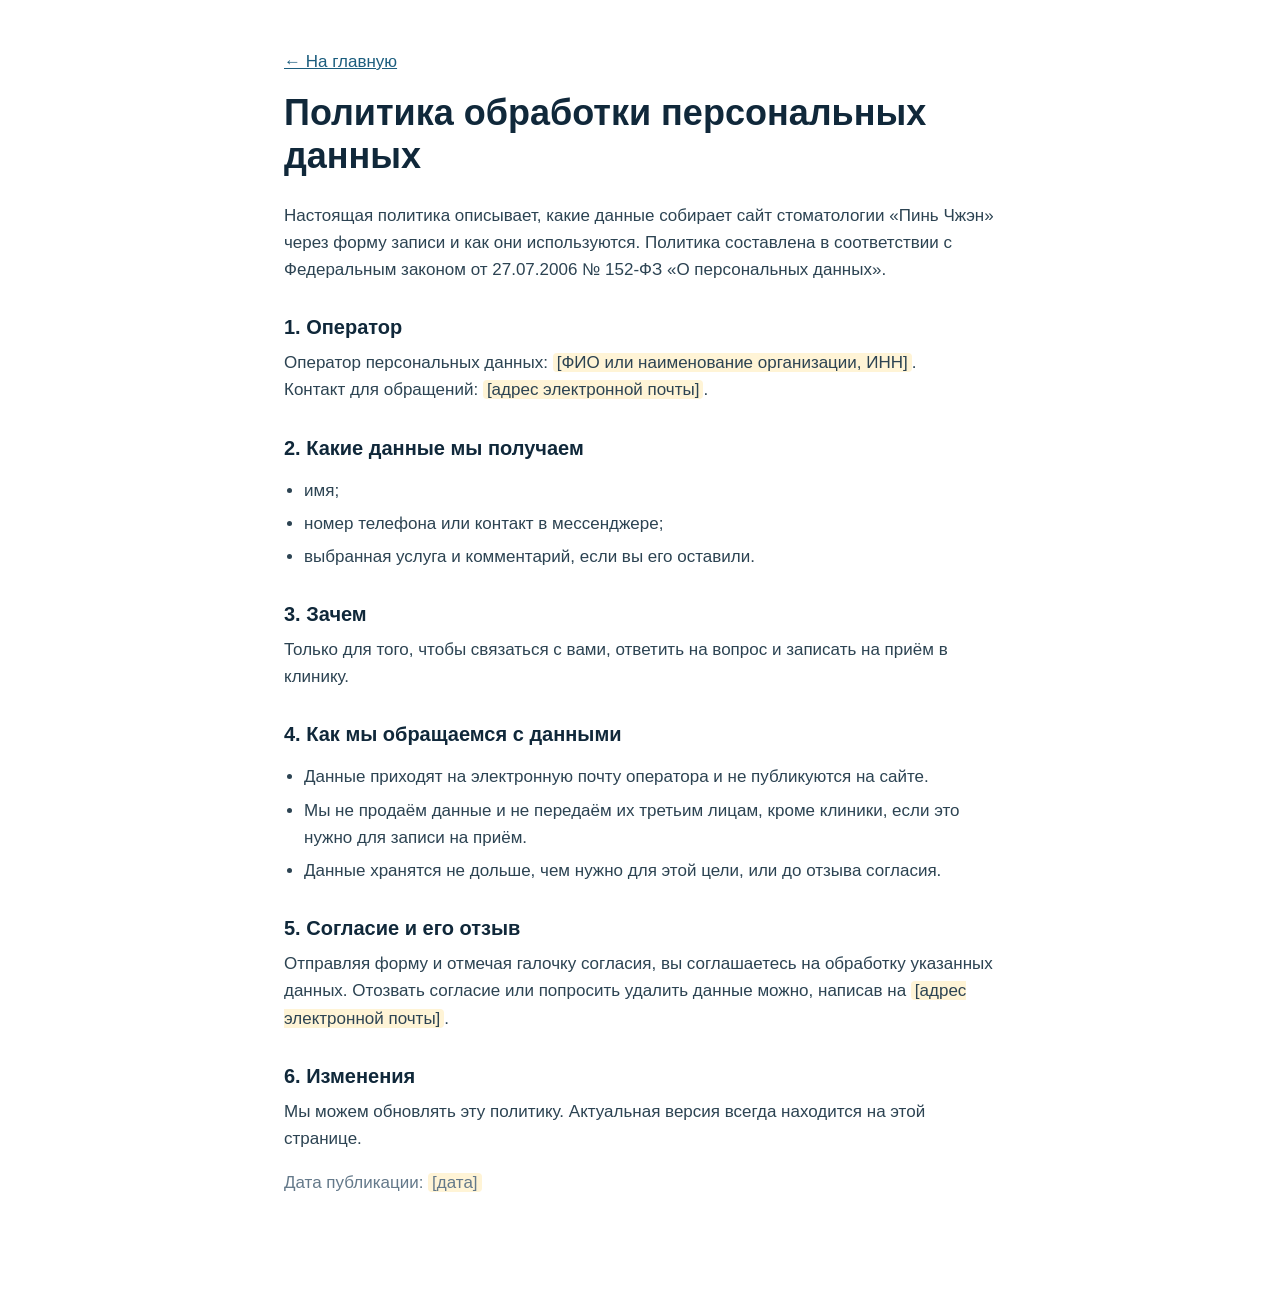
==== policy.html @ 19f09e4e "Add bilingual landing page for Pin Zheng dental clinic Static RU/ZH one-page site: about, services a" ====
<!doctype html>
<html lang="ru">
<head>
  <meta charset="utf-8">
  <meta name="viewport" content="width=device-width, initial-scale=1">
  <title>Политика конфиденциальности — Стоматология «Пинь Чжэн»</title>
  <meta name="robots" content="noindex">
  <link rel="icon" href="favicon.svg" type="image/svg+xml">
  <link rel="stylesheet" href="css/style.css">
  <style>
    .policy { max-width: 760px; padding-top: 48px; padding-bottom: 80px; }
    .policy h1 { font-size: clamp(28px, 4vw, 36px); margin: 16px 0 24px; }
    .policy h2 { font-size: 20px; margin: 32px 0 10px; }
    .policy ul { padding-left: 20px; }
    .policy li { margin-bottom: 6px; }
    .placeholder { background: #fff4d6; padding: 0 4px; border-radius: 4px; }
  </style>
</head>
<body>
  <main class="container policy">
    <a href="index.html">← На главную</a>
    <h1>Политика обработки персональных данных</h1>

    <p>Настоящая политика описывает, какие данные собирает сайт стоматологии «Пинь Чжэн» через форму записи и как они используются. Политика составлена в соответствии с Федеральным законом от 27.07.2006 № 152-ФЗ «О персональных данных».</p>

    <h2>1. Оператор</h2>
    <p>Оператор персональных данных: <span class="placeholder">[ФИО или наименование организации, ИНН]</span>.<br>
    Контакт для обращений: <span class="placeholder">[адрес электронной почты]</span>.</p>

    <h2>2. Какие данные мы получаем</h2>
    <ul>
      <li>имя;</li>
      <li>номер телефона или контакт в мессенджере;</li>
      <li>выбранная услуга и комментарий, если вы его оставили.</li>
    </ul>

    <h2>3. Зачем</h2>
    <p>Только для того, чтобы связаться с вами, ответить на вопрос и записать на приём в клинику.</p>

    <h2>4. Как мы обращаемся с данными</h2>
    <ul>
      <li>Данные приходят на электронную почту оператора и не публикуются на сайте.</li>
      <li>Мы не продаём данные и не передаём их третьим лицам, кроме клиники, если это нужно для записи на приём.</li>
      <li>Данные хранятся не дольше, чем нужно для этой цели, или до отзыва согласия.</li>
    </ul>

    <h2>5. Согласие и его отзыв</h2>
    <p>Отправляя форму и отмечая галочку согласия, вы соглашаетесь на обработку указанных данных. Отозвать согласие или попросить удалить данные можно, написав на <span class="placeholder">[адрес электронной почты]</span>.</p>

    <h2>6. Изменения</h2>
    <p>Мы можем обновлять эту политику. Актуальная версия всегда находится на этой странице.</p>

    <p class="muted">Дата публикации: <span class="placeholder">[дата]</span></p>
  </main>
</body>
</html>
---- css/style.css ----
/*
 * Pin Zheng Dental — landing page styles.
 * Palette follows the clinic's flyer and signage: deep blue, aqua, gold.
 * System fonts only: Google Fonts are blocked in mainland China.
 */

/* ========== Tokens ========== */

:root {
  --ink: #10283a;
  --text: #2c4352;
  --muted: #64798a;
  --brand: #1b5d7e;
  --brand-dark: #12445e;
  --brand-deep: #0d3247;
  --footer-bg: #0a2738;
  --aqua: #8fd0dc;
  --aqua-soft: #e9f5f7;
  --gold: #c9a35b;
  --gold-light: #d8b46d;
  --gold-dark: #b08a43;
  --line: #d9e6eb;
  --bg: #ffffff;
  --bg-tint: #f3f8fa;
  --success: #1d8a5b;

  --radius: 14px;
  --radius-sm: 10px;
  --shadow: 0 10px 30px rgba(16, 40, 58, 0.08);
  --header-height: 72px;

  --font: -apple-system, BlinkMacSystemFont, "Segoe UI", Roboto, "Helvetica Neue", Arial,
    "PingFang SC", "Hiragino Sans GB", "Microsoft YaHei", "Noto Sans CJK SC", sans-serif;
}

/* ========== Base ========== */

*,
*::before,
*::after {
  box-sizing: border-box;
}

html {
  scroll-behavior: smooth;
  scroll-padding-top: calc(var(--header-height) + 12px);
  -webkit-text-size-adjust: 100%;
}

@media (prefers-reduced-motion: reduce) {
  html {
    scroll-behavior: auto;
  }
}

body {
  margin: 0;
  font-family: var(--font);
  font-size: 17px;
  line-height: 1.6;
  color: var(--text);
  background: var(--bg);
  -webkit-font-smoothing: antialiased;
}

body.menu-open {
  overflow: hidden;
}

img {
  display: block;
  max-width: 100%;
  height: auto;
}

a {
  color: var(--brand);
}

a:hover {
  color: var(--brand-dark);
}

h1,
h2,
h3 {
  margin: 0;
  line-height: 1.2;
  color: var(--ink);
}

p {
  margin: 0 0 1em;
}

[hidden] {
  display: none !important;
}

:focus-visible {
  outline: 3px solid var(--gold);
  outline-offset: 2px;
}

.sprite {
  position: absolute;
  width: 0;
  height: 0;
  overflow: hidden;
}

.container {
  width: 100%;
  max-width: 1160px;
  margin: 0 auto;
  padding: 0 24px;
}

.muted {
  color: var(--muted);
}

.skip-link {
  position: absolute;
  top: 8px;
  left: -9999px;
  z-index: 100;
  padding: 8px 14px;
  border-radius: 8px;
  background: var(--brand);
  color: #fff;
}

.skip-link:focus {
  left: 8px;
}

@media (max-width: 600px) {
  .container {
    padding: 0 16px;
  }
}

/* ========== Buttons ========== */

.btn {
  display: inline-flex;
  align-items: center;
  justify-content: center;
  gap: 8px;
  min-height: 50px;
  padding: 12px 26px;
  border: 2px solid transparent;
  border-radius: 999px;
  font: inherit;
  font-size: 16px;
  font-weight: 600;
  line-height: 1.2;
  text-decoration: none;
  cursor: pointer;
  transition: background-color 0.2s, color 0.2s, border-color 0.2s, transform 0.2s;
}

.btn:active {
  transform: translateY(1px);
}

.btn:disabled {
  opacity: 0.6;
  cursor: wait;
}

.btn--sm {
  min-height: 42px;
  padding: 8px 18px;
  font-size: 15px;
}

.btn--block {
  width: 100%;
}

.btn--primary {
  background: var(--brand);
  color: #fff;
}

.btn--primary:hover {
  background: var(--brand-dark);
  color: #fff;
}

.btn--gold {
  background: var(--gold);
  color: var(--brand-deep);
}

.btn--gold:hover {
  background: var(--gold-light);
  color: var(--brand-deep);
}

.btn--ghost {
  border-color: rgba(255, 255, 255, 0.75);
  color: #fff;
}

.btn--ghost:hover {
  background: #fff;
  color: var(--brand-deep);
}

.btn--line {
  border-color: var(--line);
  background: #fff;
  color: var(--brand);
}

.btn--line:hover {
  border-color: var(--brand);
  color: var(--brand-dark);
}

/* ========== Header ========== */

.header {
  position: sticky;
  top: 0;
  z-index: 50;
  border-bottom: 1px solid transparent;
  background: rgba(255, 255, 255, 0.96);
  backdrop-filter: saturate(160%) blur(8px);
  -webkit-backdrop-filter: saturate(160%) blur(8px);
  transition: box-shadow 0.2s, border-color 0.2s;
}

.header.is-scrolled {
  border-color: var(--line);
  box-shadow: 0 4px 18px rgba(16, 40, 58, 0.06);
}

.header__inner {
  display: flex;
  align-items: center;
  gap: 24px;
  height: var(--header-height);
}

.header__actions {
  display: flex;
  align-items: center;
  gap: 12px;
}

.brand {
  display: flex;
  flex-shrink: 0;
  align-items: center;
  gap: 10px;
  color: var(--ink);
  text-decoration: none;
}

.brand__logo {
  width: 38px;
  height: 38px;
  padding: 7px;
  border-radius: 12px;
  background: var(--brand);
  fill: none;
  stroke: var(--gold);
  stroke-width: 1.6;
  stroke-linejoin: round;
}

.brand__text {
  display: flex;
  flex-direction: column;
  line-height: 1.15;
}

.brand__name {
  font-size: 18px;
  font-weight: 700;
}

.brand__sub {
  font-size: 12.5px;
  color: var(--muted);
}

.nav {
  display: flex;
  gap: 22px;
  margin-left: auto;
}

.nav a {
  font-size: 15px;
  font-weight: 500;
  color: var(--text);
  text-decoration: none;
  white-space: nowrap;
}

.nav a:hover {
  color: var(--brand);
}

.nav .nav__cta {
  display: none;
}

.lang-switch {
  display: inline-flex;
  padding: 3px;
  border-radius: 999px;
  background: var(--aqua-soft);
}

.lang-switch__btn {
  min-height: 34px;
  padding: 6px 12px;
  border: 0;
  border-radius: 999px;
  background: transparent;
  font: inherit;
  font-size: 14px;
  font-weight: 600;
  color: var(--muted);
  cursor: pointer;
}

.lang-switch__btn.is-active {
  background: #fff;
  color: var(--brand);
  box-shadow: 0 1px 4px rgba(16, 40, 58, 0.12);
}

.burger {
  display: none;
  width: 44px;
  height: 44px;
  padding: 10px;
  border: 0;
  border-radius: 10px;
  background: transparent;
  cursor: pointer;
}

.burger span {
  display: block;
  height: 2px;
  border-radius: 2px;
  background: var(--ink);
  transition: transform 0.2s, opacity 0.2s;
}

.burger span + span {
  margin-top: 6px;
}

.burger[aria-expanded="true"] span:nth-child(1) {
  transform: translateY(8px) rotate(45deg);
}

.burger[aria-expanded="true"] span:nth-child(2) {
  opacity: 0;
}

.burger[aria-expanded="true"] span:nth-child(3) {
  transform: translateY(-8px) rotate(-45deg);
}

@media (max-width: 1080px) {
  .header__cta {
    display: none;
  }
}

@media (max-width: 960px) {
  /* backdrop-filter would make the fixed menu position relative to the header */
  .header {
    background: #fff;
    backdrop-filter: none;
    -webkit-backdrop-filter: none;
  }

  .header__actions {
    margin-left: auto;
  }

  .burger {
    display: block;
  }

  .nav {
    position: fixed;
    inset: var(--header-height) 0 0 0;
    flex-direction: column;
    gap: 0;
    margin: 0;
    padding: 12px 16px 24px;
    overflow-y: auto;
    background: #fff;
    opacity: 0;
    visibility: hidden;
    transform: translateY(-8px);
    transition: opacity 0.2s, transform 0.2s, visibility 0.2s;
  }

  .nav.is-open {
    opacity: 1;
    visibility: visible;
    transform: none;
  }

  .nav a {
    padding: 16px 4px;
    border-bottom: 1px solid var(--line);
    font-size: 18px;
  }

  .nav .nav__cta {
    display: inline-flex;
    margin-top: 20px;
    padding: 12px 26px;
    border-bottom: 0;
    font-size: 17px;
    color: #fff;
  }
}

@media (max-width: 420px) {
  .brand__sub {
    display: none;
  }

  .lang-switch__btn {
    padding: 6px 10px;
  }
}

/* ========== Hero ========== */

.hero {
  position: relative;
  overflow: hidden;
  background: var(--brand-deep);
  color: #fff;
}

.hero::after {
  content: "";
  position: absolute;
  inset: 0;
  background: linear-gradient(100deg, rgba(9, 36, 52, 0.92) 0%, rgba(9, 36, 52, 0.78) 45%, rgba(9, 36, 52, 0.35) 100%);
}

.hero__bg {
  position: absolute;
  inset: 0;
  width: 100%;
  height: 100%;
  object-fit: cover;
  object-position: center 35%;
}

.hero__content {
  position: relative;
  z-index: 1;
  display: flex;
  flex-direction: column;
  justify-content: center;
  min-height: min(640px, 86vh);
  padding-top: 96px;
  padding-bottom: 72px;
}

.hero__eyebrow {
  align-self: flex-start;
  margin-bottom: 20px;
  padding: 6px 14px;
  border-radius: 999px;
  background: rgba(201, 163, 91, 0.18);
  font-size: 14px;
  font-weight: 600;
  letter-spacing: 0.02em;
  color: #f1d9a5;
}

.hero__title {
  max-width: 14ch;
  margin-bottom: 20px;
  font-size: clamp(34px, 5.4vw, 60px);
  font-weight: 800;
  letter-spacing: -0.01em;
  color: #fff;
}

.hero__lead {
  max-width: 560px;
  margin-bottom: 32px;
  font-size: clamp(17px, 1.8vw, 20px);
  color: rgba(255, 255, 255, 0.9);
}

.hero__actions {
  display: flex;
  flex-wrap: wrap;
  gap: 12px;
  margin-bottom: 36px;
}

.chips {
  display: flex;
  flex-wrap: wrap;
  gap: 8px;
  margin: 0;
  padding: 0;
  list-style: none;
}

.chips li {
  padding: 7px 14px;
  border: 1px solid rgba(255, 255, 255, 0.22);
  border-radius: 999px;
  background: rgba(255, 255, 255, 0.12);
  font-size: 14px;
}

@media (max-width: 600px) {
  .hero::after {
    background: linear-gradient(180deg, rgba(9, 36, 52, 0.75) 0%, rgba(9, 36, 52, 0.9) 100%);
  }

  .hero__content {
    min-height: 0;
    padding-top: 56px;
    padding-bottom: 48px;
  }

  .hero__actions .btn {
    flex: 1 1 100%;
  }
}

/* ========== Facts strip ========== */

.facts {
  background: var(--brand);
  color: #fff;
}

.facts__grid {
  display: grid;
  grid-template-columns: repeat(4, 1fr);
}

.fact {
  display: flex;
  flex-direction: column;
  gap: 2px;
  padding: 26px 20px;
  border-left: 1px solid rgba(255, 255, 255, 0.14);
}

.fact:first-child {
  padding-left: 0;
  border-left: 0;
}

.fact b {
  font-size: 24px;
  font-weight: 800;
  color: #fff;
}

.fact span {
  font-size: 15px;
  color: rgba(255, 255, 255, 0.8);
}

@media (max-width: 800px) {
  .facts__grid {
    grid-template-columns: repeat(2, 1fr);
  }

  .fact {
    padding: 20px 16px;
    border-left: 0;
  }

  .fact:nth-child(odd) {
    padding-left: 0;
  }

  .fact:nth-child(-n + 2) {
    border-bottom: 1px solid rgba(255, 255, 255, 0.14);
  }
}

/* ========== Sections ========== */

.section {
  padding: 96px 0;
}

.section--tint {
  background: var(--bg-tint);
}

.section--dark {
  background: var(--brand-deep);
  color: rgba(255, 255, 255, 0.88);
}

.section--dark h2,
.section--dark h3 {
  color: #fff;
}

.section__title {
  margin-bottom: 28px;
  font-size: clamp(28px, 3.6vw, 40px);
  font-weight: 800;
  letter-spacing: -0.01em;
}

.kicker {
  margin-bottom: 10px;
  font-size: 14px;
  font-weight: 700;
  letter-spacing: 0.08em;
  text-transform: uppercase;
  color: var(--gold-dark);
}

.kicker--light {
  color: var(--gold);
}

.is-placeholder .doctor__photo,
.review.is-placeholder {
  border: 2px dashed #b9d3dc;
}

@media (max-width: 600px) {
  .section {
    padding: 64px 0;
  }
}

/* ========== About ========== */

.about {
  display: grid;
  grid-template-columns: 5fr 7fr;
  align-items: start;
  gap: 56px;
}

.about__text p {
  font-size: 18px;
}

.checklist {
  display: grid;
  gap: 12px;
  margin: 24px 0 0;
  padding: 0;
  list-style: none;
}

.checklist li {
  position: relative;
  padding-left: 34px;
  font-weight: 500;
  color: var(--ink);
}

.checklist li::before {
  content: "";
  position: absolute;
  top: 3px;
  left: 0;
  width: 22px;
  height: 22px;
  border-radius: 50%;
  background: var(--aqua-soft) url("data:image/svg+xml,%3Csvg xmlns='http://www.w3.org/2000/svg' viewBox='0 0 24 24' fill='none' stroke='%231b5d7e' stroke-width='3' stroke-linecap='round' stroke-linejoin='round'%3E%3Cpath d='M5 12.5l4.5 4.5L19 7.5'/%3E%3C/svg%3E") center / 13px no-repeat;
}

.gallery {
  display: grid;
  grid-template-columns: repeat(3, 1fr);
  grid-auto-rows: 180px;
  gap: 12px;
}

.gallery__item {
  position: relative;
  margin: 0;
  overflow: hidden;
  border-radius: var(--radius-sm);
  background: var(--aqua-soft);
}

.gallery__item--wide {
  grid-column: span 2;
  grid-row: span 2;
}

.gallery__item figcaption {
  position: absolute;
  bottom: 8px;
  left: 8px;
  padding: 4px 10px;
  border-radius: 999px;
  background: rgba(13, 50, 71, 0.78);
  font-size: 13px;
  color: #fff;
  pointer-events: none;
}

.zoom {
  display: block;
  width: 100%;
  height: 100%;
  padding: 0;
  border: 0;
  background: none;
  cursor: zoom-in;
}

.zoom img {
  width: 100%;
  height: 100%;
  object-fit: cover;
  transition: transform 0.4s;
}

.zoom:hover img {
  transform: scale(1.04);
}

@media (max-width: 960px) {
  .about {
    grid-template-columns: 1fr;
    gap: 36px;
  }
}

@media (max-width: 600px) {
  .gallery {
    grid-template-columns: repeat(2, 1fr);
    grid-auto-rows: 140px;
    gap: 8px;
  }

  .gallery__item:last-child {
    grid-column: span 2;
  }
}

/* ========== Services ========== */

.services {
  display: grid;
  grid-template-columns: repeat(4, 1fr);
  gap: 16px;
}

.service {
  padding: 24px 22px;
  border: 1px solid var(--line);
  border-radius: var(--radius);
  background: #fff;
  transition: box-shadow 0.2s, transform 0.2s;
}

.service:hover {
  box-shadow: var(--shadow);
  transform: translateY(-2px);
}

.service__icon {
  width: 44px;
  height: 44px;
  margin-bottom: 16px;
  padding: 9px;
  border-radius: 12px;
  background: var(--aqua-soft);
  fill: none;
  stroke: var(--brand);
  stroke-width: 1.6;
  stroke-linecap: round;
  stroke-linejoin: round;
}

.service h3 {
  margin-bottom: 6px;
  font-size: 18px;
}

.service p {
  margin: 0;
  font-size: 15px;
  color: var(--muted);
}

@media (max-width: 1000px) {
  .services {
    grid-template-columns: repeat(2, 1fr);
  }
}

@media (max-width: 520px) {
  .services {
    grid-template-columns: 1fr;
    gap: 10px;
  }

  .service {
    display: grid;
    grid-template-columns: 44px 1fr;
    column-gap: 14px;
    padding: 18px;
  }

  .service__icon {
    grid-row: span 2;
    margin: 0;
  }
}

/* ========== Prices ========== */

.prices {
  display: grid;
  grid-template-columns: 4fr 7fr;
  align-items: start;
  gap: 40px;
  margin-top: 56px;
  padding: 32px;
  border: 1px solid var(--line);
  border-radius: var(--radius);
  background: #fff;
}

.prices__title {
  margin-bottom: 10px;
  font-size: 24px;
  font-weight: 700;
}

.price-table {
  width: 100%;
  border-collapse: collapse;
  font-size: 16px;
}

.price-table th {
  padding: 0 0 10px;
  border-bottom: 2px solid var(--line);
  font-size: 13px;
  font-weight: 600;
  letter-spacing: 0.06em;
  text-align: left;
  text-transform: uppercase;
  color: var(--muted);
}

.price-table td {
  padding: 13px 0;
  border-bottom: 1px solid var(--line);
  color: var(--ink);
}

.price-table th:last-child,
.price-table td:last-child {
  text-align: right;
  white-space: nowrap;
}

.price-table td:last-child {
  padding-left: 16px;
  font-weight: 700;
  font-variant-numeric: tabular-nums;
}

.price-table tr:last-child td {
  border-bottom: 0;
}

.price-table .price-table__free {
  color: var(--success);
}

@media (max-width: 860px) {
  .prices {
    grid-template-columns: 1fr;
    gap: 20px;
    padding: 24px 20px;
  }
}

/* ========== Doctors ========== */

.doctors {
  display: grid;
  grid-template-columns: repeat(3, 1fr);
  gap: 20px;
  max-width: 880px;
}

.doctor {
  text-align: center;
}

.doctor__photo {
  aspect-ratio: 4 / 5;
  margin-bottom: 14px;
  border-radius: var(--radius);
  background: var(--aqua-soft) url("data:image/svg+xml,%3Csvg xmlns='http://www.w3.org/2000/svg' viewBox='0 0 24 24' fill='none' stroke='%238fb8c6' stroke-width='1.2'%3E%3Ccircle cx='12' cy='8' r='4'/%3E%3Cpath d='M4 21c0-4.4 3.6-8 8-8s8 3.6 8 8'/%3E%3C/svg%3E") center / 38% no-repeat;
}

.doctor h3 {
  margin-bottom: 2px;
  font-size: 19px;
}

.doctor p {
  margin: 0;
  font-size: 15px;
  color: var(--muted);
}

.doctor.is-placeholder h3,
.doctor.is-placeholder p {
  color: #9bb3bf;
}

@media (max-width: 760px) {
  .doctors {
    grid-template-columns: repeat(3, 70%);
    padding-bottom: 8px;
    overflow-x: auto;
    scroll-snap-type: x mandatory;
  }

  .doctor {
    scroll-snap-align: start;
  }
}

/* ========== Reviews ========== */

.reviews {
  display: grid;
  grid-template-columns: 1fr 1fr;
  align-items: center;
  gap: 48px;
}

.review {
  margin-bottom: 14px;
  padding: 24px;
  border-radius: var(--radius);
  background: #fff;
}

.review.is-placeholder {
  background: transparent;
}

.review p {
  margin: 0;
  color: var(--muted);
}

.reviews__photo {
  margin: 0;
}

.reviews__photo .zoom {
  height: auto;
  overflow: hidden;
  border-radius: var(--radius);
}

.reviews__photo figcaption {
  margin-top: 10px;
  font-size: 14px;
  color: var(--muted);
}

@media (max-width: 860px) {
  .reviews {
    grid-template-columns: 1fr;
    gap: 28px;
  }
}

/* ========== Route ========== */

.route {
  display: grid;
  grid-template-columns: 5fr 6fr;
  align-items: stretch;
  gap: 40px;
}

.steps {
  display: grid;
  gap: 20px;
  margin: 0 0 28px;
  padding: 0;
  list-style: none;
  counter-reset: step;
}

.steps li {
  position: relative;
  padding-left: 56px;
  counter-increment: step;
}

.steps li::before {
  content: counter(step);
  position: absolute;
  top: 0;
  left: 0;
  display: grid;
  place-items: center;
  width: 40px;
  height: 40px;
  border-radius: 50%;
  background: var(--brand);
  font-weight: 700;
  color: #fff;
}

.steps h3 {
  margin-bottom: 4px;
  font-size: 18px;
}

.steps p {
  margin: 0;
  font-size: 16px;
  color: var(--muted);
}

.address {
  padding: 22px;
  border: 1px solid var(--line);
  border-radius: var(--radius);
  background: var(--bg-tint);
}

.address__label {
  margin-bottom: 6px;
  font-size: 13px;
  font-weight: 700;
  letter-spacing: 0.06em;
  text-transform: uppercase;
  color: var(--muted);
}

.address__ru {
  margin-bottom: 8px;
  font-weight: 600;
  color: var(--ink);
}

.address__zh {
  margin-bottom: 16px;
  font-size: 22px;
  font-weight: 700;
  line-height: 1.45;
  color: var(--brand-deep);
}

.address__actions {
  display: flex;
  flex-wrap: wrap;
  gap: 8px;
}

.map {
  min-height: 420px;
  overflow: hidden;
  border: 1px solid var(--line);
  border-radius: var(--radius);
  background: var(--aqua-soft);
}

.map iframe {
  display: block;
  width: 100%;
  height: 100%;
  min-height: 420px;
  border: 0;
}

@media (max-width: 960px) {
  .route {
    grid-template-columns: 1fr;
  }

  .map,
  .map iframe {
    min-height: 340px;
  }
}

@media (max-width: 520px) {
  .address__actions .btn {
    flex: 1 1 100%;
  }
}

/* ========== Contact and form ========== */

.contact {
  display: grid;
  grid-template-columns: 7fr 5fr;
  align-items: start;
  gap: 56px;
}

.contact__lead {
  margin-top: -12px;
  margin-bottom: 28px;
  font-size: 18px;
}

.contact__info {
  padding: 28px;
  border: 1px solid rgba(255, 255, 255, 0.12);
  border-radius: var(--radius);
  background: rgba(255, 255, 255, 0.06);
}

.form {
  display: grid;
  gap: 16px;
}

.form__row {
  display: grid;
  grid-template-columns: 1fr 1fr;
  gap: 16px;
}

/* Honeypot field for bots, hidden from people */
.form__trap {
  position: absolute;
  left: -9999px;
  width: 1px;
  height: 1px;
  overflow: hidden;
}

.form__status {
  min-height: 1.5em;
  margin: 0;
  font-weight: 600;
}

.form__status.is-ok {
  color: #7fe0b3;
}

.form__status.is-error {
  color: #ffb4a6;
}

.form__status.is-info {
  color: var(--aqua);
}

.field {
  display: grid;
  gap: 6px;
}

.field > span {
  font-size: 14px;
  font-weight: 600;
  color: rgba(255, 255, 255, 0.85);
}

.field input,
.field select,
.field textarea {
  width: 100%;
  min-height: 50px;
  padding: 12px 14px;
  border: 2px solid transparent;
  border-radius: var(--radius-sm);
  background: #fff;
  font: inherit;
  font-size: 16px;
  color: var(--ink);
}

.field textarea {
  min-height: 96px;
  resize: vertical;
}

.field input:focus,
.field select:focus,
.field textarea:focus {
  outline: none;
  border-color: var(--gold);
}

.checkbox {
  display: flex;
  align-items: flex-start;
  gap: 10px;
  font-size: 14px;
  color: rgba(255, 255, 255, 0.8);
  cursor: pointer;
}

.checkbox input {
  flex-shrink: 0;
  width: 20px;
  height: 20px;
  margin: 2px 0 0;
  accent-color: var(--gold);
}

.checkbox a {
  color: var(--aqua);
}

.info {
  display: grid;
  gap: 18px;
  margin: 0 0 24px;
}

.info dt {
  margin-bottom: 2px;
  font-size: 13px;
  font-weight: 700;
  letter-spacing: 0.06em;
  text-transform: uppercase;
  color: var(--gold);
}

.info dd {
  margin: 0;
  color: #fff;
}

.info a {
  color: #fff;
}

.wechat {
  display: flex;
  align-items: center;
  gap: 16px;
  padding-top: 22px;
  border-top: 1px solid rgba(255, 255, 255, 0.12);
}

.wechat img {
  flex-shrink: 0;
  width: 112px;
  height: 112px;
  border-radius: 8px;
  background: #fff;
}

.wechat b {
  display: block;
  margin-bottom: 4px;
  color: #fff;
}

.wechat p {
  margin: 0;
  font-size: 14px;
  color: rgba(255, 255, 255, 0.75);
}

@media (max-width: 960px) {
  .contact {
    grid-template-columns: 1fr;
    gap: 36px;
  }
}

@media (max-width: 560px) {
  .form__row {
    grid-template-columns: 1fr;
  }

  .contact__info {
    padding: 22px 18px;
  }
}

/* ========== Footer ========== */

.footer {
  padding: 32px 0;
  background: var(--footer-bg);
  font-size: 14px;
  color: rgba(255, 255, 255, 0.7);
}

.footer__inner {
  display: flex;
  flex-wrap: wrap;
  justify-content: space-between;
  gap: 24px;
}

.footer p {
  margin: 0 0 4px;
}

.footer a {
  color: rgba(255, 255, 255, 0.85);
}

.footer .muted {
  color: rgba(255, 255, 255, 0.6);
}

.footer__name {
  font-size: 16px;
  font-weight: 700;
  color: #fff;
}

.footer__legal {
  text-align: right;
}

.footer__warning {
  font-weight: 600;
  letter-spacing: 0.03em;
  text-transform: uppercase;
  color: rgba(255, 255, 255, 0.85);
}

@media (max-width: 700px) {
  .footer__legal {
    text-align: left;
  }
}

/* ========== Dialogs ========== */

dialog {
  padding: 0;
  border: 0;
}

dialog::backdrop {
  background: rgba(6, 24, 35, 0.82);
}

.taxi {
  width: min(92vw, 640px);
  padding: 36px 28px 28px;
  border-radius: 20px;
  background: #fff;
  text-align: center;
}

.taxi__title {
  font-size: 15px;
  font-weight: 700;
  letter-spacing: 0.08em;
  text-transform: uppercase;
  color: var(--muted);
}

.taxi__zh {
  margin-bottom: 18px;
  font-size: clamp(30px, 7vw, 46px);
  line-height: 1.35;
  color: var(--ink);
}

.taxi__zh strong {
  color: var(--brand-deep);
}

.taxi__ru {
  margin-bottom: 24px;
  color: var(--muted);
}

.lightbox {
  max-width: 94vw;
  max-height: 92vh;
  overflow: visible;
  background: transparent;
}

.lightbox img {
  width: auto;
  max-width: 94vw;
  max-height: 88vh;
  border-radius: 10px;
}

.lightbox__close {
  position: absolute;
  top: -18px;
  right: -10px;
  width: 44px;
  height: 44px;
  border: 0;
  border-radius: 50%;
  background: #fff;
  font-size: 28px;
  line-height: 1;
  color: var(--ink);
  cursor: pointer;
  box-shadow: 0 4px 14px rgba(0, 0, 0, 0.25);
}

/* ========== Toast ========== */

.toast {
  position: fixed;
  bottom: 24px;
  left: 50%;
  z-index: 80;
  padding: 12px 20px;
  border-radius: 999px;
  background: var(--ink);
  font-weight: 600;
  color: #fff;
  opacity: 0;
  pointer-events: none;
  transform: translate(-50%, 20px);
  transition: opacity 0.2s, transform 0.2s;
}

.toast.is-visible {
  opacity: 1;
  transform: translate(-50%, 0);
}
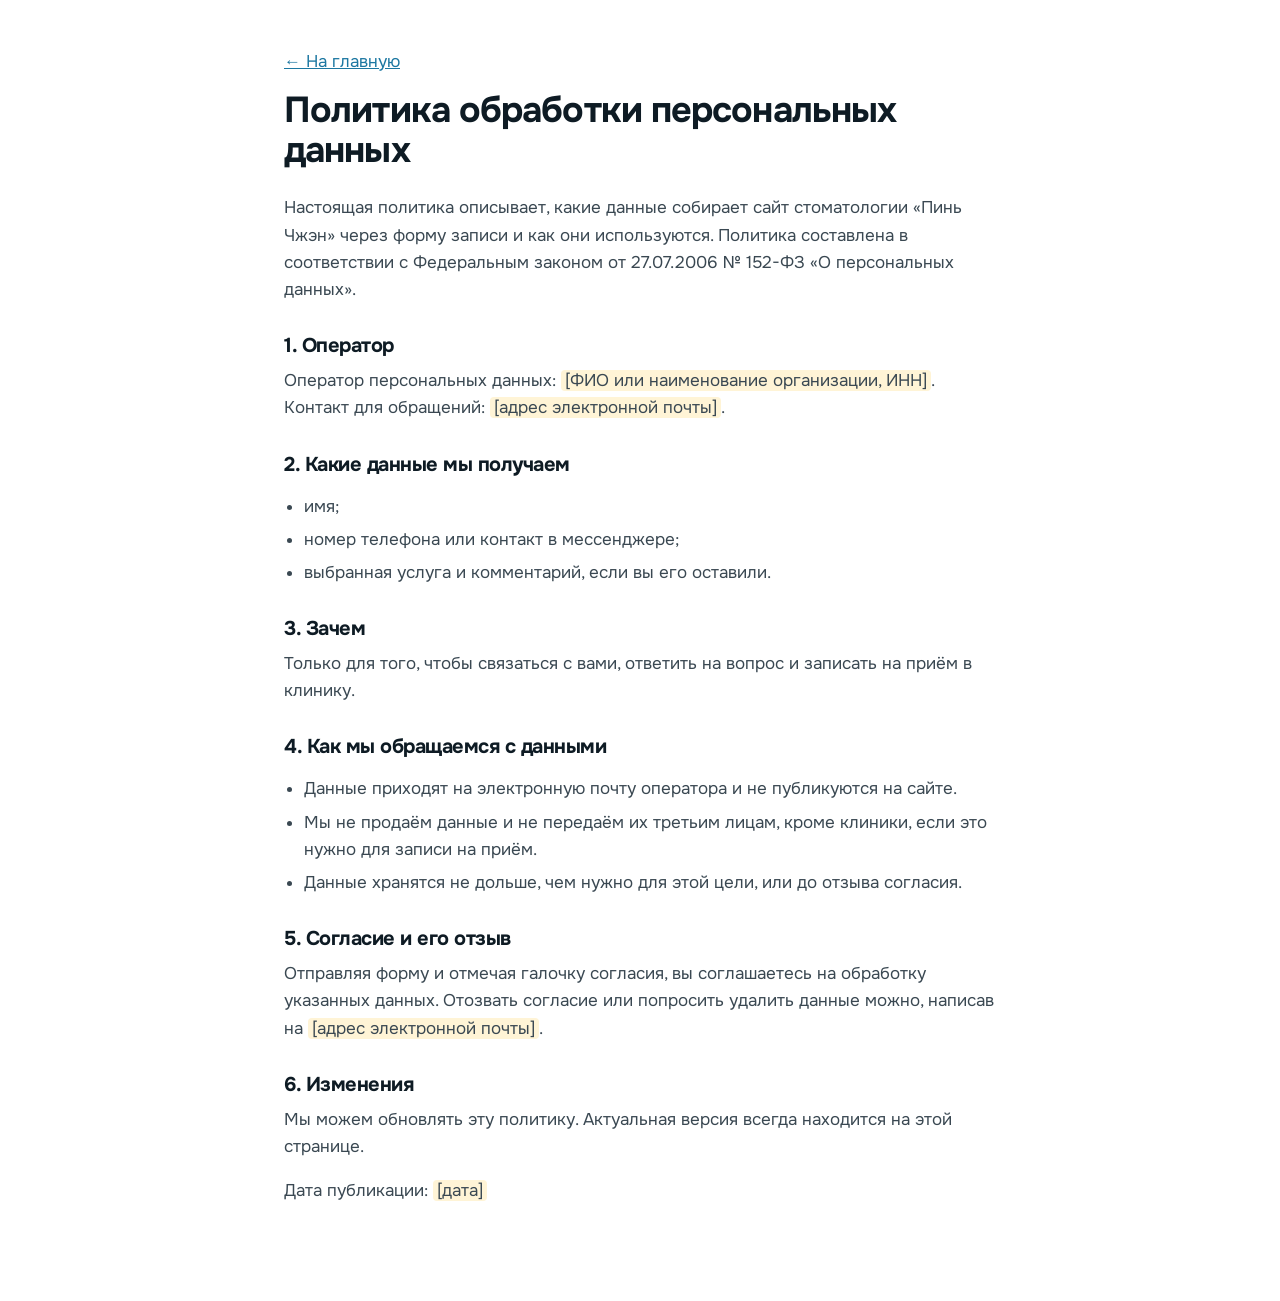
==== commit 6bae2faa: "Version static assets to avoid stale CSS after deploys GitHub Pages serves files with max-age=600, s" ====
--- a/policy.html
+++ b/policy.html
@@ -6,7 +6,7 @@
   <title>Политика конфиденциальности — Стоматология «Пинь Чжэн»</title>
   <meta name="robots" content="noindex">
   <link rel="icon" href="favicon.svg" type="image/svg+xml">
-  <link rel="stylesheet" href="css/style.css">
+  <link rel="stylesheet" href="css/style.css?v=2">
   <style>
     .policy { max-width: 760px; padding-top: 48px; padding-bottom: 80px; }
     .policy h1 { font-size: clamp(28px, 4vw, 36px); margin: 16px 0 24px; }
--- a/css/style.css
+++ b/css/style.css
@@ -1,35 +1,52 @@
 /*
- * Pin Zheng Dental — landing page styles.
- * Palette follows the clinic's flyer and signage: deep blue, aqua, gold.
- * System fonts only: Google Fonts are blocked in mainland China.
+ * Pin Zheng Dental — landing page.
+ * Colours come from the clinic's own identity: the sky-blue facade sign
+ * and the red cross logo. Onest is self-hosted (Google Fonts is blocked in China).
  */
 
+/* ========== Fonts ========== */
+
+@font-face {
+  font-family: "Onest";
+  font-style: normal;
+  font-weight: 100 900;
+  font-display: swap;
+  src: url("../fonts/onest-cyrillic-wght-normal.woff2") format("woff2");
+  unicode-range: U+0301, U+0400-045F, U+0490-0491, U+04B0-04B1, U+2116;
+}
+
+@font-face {
+  font-family: "Onest";
+  font-style: normal;
+  font-weight: 100 900;
+  font-display: swap;
+  src: url("../fonts/onest-latin-wght-normal.woff2") format("woff2");
+  unicode-range: U+0000-00FF, U+0131, U+0152-0153, U+02BB-02BC, U+02C6, U+02DA, U+02DC, U+0304, U+0308, U+0329,
+    U+2000-206F, U+20AC, U+2122, U+2191, U+2193, U+2212, U+2215, U+FEFF, U+FFFD;
+}
+
 /* ========== Tokens ========== */
 
 :root {
-  --ink: #10283a;
-  --text: #2c4352;
-  --muted: #64798a;
-  --brand: #1b5d7e;
-  --brand-dark: #12445e;
-  --brand-deep: #0d3247;
-  --footer-bg: #0a2738;
-  --aqua: #8fd0dc;
-  --aqua-soft: #e9f5f7;
-  --gold: #c9a35b;
-  --gold-light: #d8b46d;
-  --gold-dark: #b08a43;
-  --line: #d9e6eb;
+  --ink: #0e1b24;
+  --text: #3a4852;
+  --muted: #6e7b84;
+  --line: #e3e9ec;
   --bg: #ffffff;
-  --bg-tint: #f3f8fa;
-  --success: #1d8a5b;
-
-  --radius: 14px;
+  --bg-soft: #f2f6f8;
+  --sky: #8ccfe2;
+  --sky-soft: #e4f3f8;
+  --blue: #1c77a1;
+  --red: #d7322a;
+  --red-dark: #b8261f;
+  --footer: #08131a;
+
   --radius-sm: 10px;
-  --shadow: 0 10px 30px rgba(16, 40, 58, 0.08);
-  --header-height: 72px;
-
-  --font: -apple-system, BlinkMacSystemFont, "Segoe UI", Roboto, "Helvetica Neue", Arial,
+  --radius: 16px;
+  --radius-lg: 24px;
+  --header-height: 76px;
+
+  --font: "Onest", -apple-system, BlinkMacSystemFont, "Segoe UI", Roboto, Arial,
     "PingFang SC", "Hiragino Sans GB", "Microsoft YaHei", "Noto Sans CJK SC", sans-serif;
 }
 
@@ -43,13 +60,19 @@
 
 html {
   scroll-behavior: smooth;
-  scroll-padding-top: calc(var(--header-height) + 12px);
+  scroll-padding-top: calc(var(--header-height) + 16px);
   -webkit-text-size-adjust: 100%;
 }
 
 @media (prefers-reduced-motion: reduce) {
   html {
     scroll-behavior: auto;
+  }
+
+  *,
+  *::before,
+  *::after {
+    transition: none !important;
   }
 }
 
@@ -61,6 +84,7 @@
   color: var(--text);
   background: var(--bg);
   -webkit-font-smoothing: antialiased;
+  text-rendering: optimizeLegibility;
 }
 
 body.menu-open {
@@ -74,18 +98,16 @@
 }
 
 a {
-  color: var(--brand);
-}
-
-a:hover {
-  color: var(--brand-dark);
+  color: var(--blue);
 }
 
 h1,
 h2,
 h3 {
   margin: 0;
-  line-height: 1.2;
+  font-weight: 700;
+  line-height: 1.1;
+  letter-spacing: -0.025em;
   color: var(--ink);
 }
 
@@ -93,13 +115,20 @@
   margin: 0 0 1em;
 }
 
+/* Negative tracking suits Cyrillic display type but crowds Chinese characters */
+html[lang="zh-CN"] h1,
+html[lang="zh-CN"] h2,
+html[lang="zh-CN"] h3 {
+  letter-spacing: 0;
+}
+
 [hidden] {
   display: none !important;
 }
 
 :focus-visible {
-  outline: 3px solid var(--gold);
-  outline-offset: 2px;
+  outline: 2px solid var(--blue);
+  outline-offset: 3px;
 }
 
 .sprite {
@@ -111,13 +140,20 @@
 
 .container {
   width: 100%;
-  max-width: 1160px;
+  max-width: 1248px;
   margin: 0 auto;
   padding: 0 24px;
 }
 
-.muted {
-  color: var(--muted);
+.icon {
+  flex-shrink: 0;
+  width: 18px;
+  height: 18px;
+  fill: none;
+  stroke: currentColor;
+  stroke-width: 1.8;
+  stroke-linecap: round;
+  stroke-linejoin: round;
 }
 
 .skip-link {
@@ -127,7 +163,7 @@
   z-index: 100;
   padding: 8px 14px;
   border-radius: 8px;
-  background: var(--brand);
+  background: var(--ink);
   color: #fff;
 }
 
@@ -135,34 +171,36 @@
   left: 8px;
 }
 
-@media (max-width: 600px) {
+@media (max-width: 640px) {
+  body {
+    font-size: 16px;
+  }
+
   .container {
     padding: 0 16px;
   }
 }
 
-/* ========== Buttons ========== */
+/* ========== Buttons and links ========== */
 
 .btn {
   display: inline-flex;
   align-items: center;
   justify-content: center;
-  gap: 8px;
-  min-height: 50px;
-  padding: 12px 26px;
-  border: 2px solid transparent;
-  border-radius: 999px;
+  gap: 10px;
+  height: 52px;
+  padding: 0 24px;
+  border: 1.5px solid transparent;
+  border-radius: 12px;
+  background: transparent;
   font: inherit;
   font-size: 16px;
   font-weight: 600;
-  line-height: 1.2;
+  line-height: 1;
+  white-space: nowrap;
   text-decoration: none;
   cursor: pointer;
-  transition: background-color 0.2s, color 0.2s, border-color 0.2s, transform 0.2s;
-}
-
-.btn:active {
-  transform: translateY(1px);
+  transition: background-color 0.2s, border-color 0.2s, color 0.2s, box-shadow 0.2s;
 }
 
 .btn:disabled {
@@ -170,10 +208,10 @@
   cursor: wait;
 }
 
-.btn--sm {
-  min-height: 42px;
-  padding: 8px 18px;
-  font-size: 15px;
+.btn--lg {
+  height: 60px;
+  padding: 0 30px;
+  font-size: 17px;
 }
 
 .btn--block {
@@ -181,44 +219,108 @@
 }
 
 .btn--primary {
-  background: var(--brand);
+  background: var(--red);
   color: #fff;
+  box-shadow: 0 10px 24px -12px rgba(215, 50, 42, 0.7);
 }
 
 .btn--primary:hover {
-  background: var(--brand-dark);
+  background: var(--red-dark);
   color: #fff;
 }
 
-.btn--gold {
-  background: var(--gold);
-  color: var(--brand-deep);
-}
-
-.btn--gold:hover {
-  background: var(--gold-light);
-  color: var(--brand-deep);
-}
-
-.btn--ghost {
-  border-color: rgba(255, 255, 255, 0.75);
-  color: #fff;
-}
-
-.btn--ghost:hover {
-  background: #fff;
-  color: var(--brand-deep);
-}
-
-.btn--line {
+.btn--outline {
   border-color: var(--line);
   background: #fff;
-  color: var(--brand);
-}
-
-.btn--line:hover {
-  border-color: var(--brand);
-  color: var(--brand-dark);
+  color: var(--ink);
+}
+
+.btn--outline:hover {
+  border-color: var(--ink);
+}
+
+.btn--dark {
+  background: var(--ink);
+  color: #fff;
+}
+
+.btn--light {
+  background: #fff;
+  color: var(--ink);
+}
+
+.btn--light:hover {
+  background: var(--sky-soft);
+}
+
+.btn--ghost-light {
+  border-color: rgba(255, 255, 255, 0.25);
+  color: #fff;
+}
+
+.btn--ghost-light:hover {
+  border-color: #fff;
+  color: #fff;
+}
+
+.link-arrow {
+  display: inline-flex;
+  align-items: center;
+  gap: 8px;
+  font-weight: 600;
+  color: var(--ink);
+  text-decoration: none;
+}
+
+.link-arrow .icon {
+  transition: transform 0.2s;
+}
+
+.link-arrow:hover .icon {
+  transform: translateX(4px);
+}
+
+/* ========== Top bar ========== */
+
+.topbar {
+  background: var(--ink);
+  font-size: 14px;
+  color: rgba(255, 255, 255, 0.72);
+}
+
+.topbar__inner {
+  display: flex;
+  align-items: center;
+  gap: 28px;
+  height: 40px;
+}
+
+.topbar__item {
+  display: inline-flex;
+  align-items: center;
+  gap: 8px;
+}
+
+.topbar__item .icon {
+  width: 15px;
+  height: 15px;
+  color: var(--sky);
+}
+
+.topbar__link {
+  margin-left: auto;
+  color: #fff;
+  text-decoration: none;
+}
+
+.topbar__link:hover {
+  color: var(--sky);
+}
+
+@media (max-width: 900px) {
+  .topbar {
+    display: none;
+  }
 }
 
 /* ========== Header ========== */
@@ -228,49 +330,39 @@
   top: 0;
   z-index: 50;
   border-bottom: 1px solid transparent;
-  background: rgba(255, 255, 255, 0.96);
-  backdrop-filter: saturate(160%) blur(8px);
-  -webkit-backdrop-filter: saturate(160%) blur(8px);
-  transition: box-shadow 0.2s, border-color 0.2s;
+  background: #fff;
+  transition: border-color 0.2s;
 }
 
 .header.is-scrolled {
   border-color: var(--line);
-  box-shadow: 0 4px 18px rgba(16, 40, 58, 0.06);
 }
 
 .header__inner {
   display: flex;
   align-items: center;
-  gap: 24px;
+  gap: 32px;
   height: var(--header-height);
 }
 
 .header__actions {
   display: flex;
   align-items: center;
-  gap: 12px;
+  gap: 16px;
 }
 
 .brand {
   display: flex;
   flex-shrink: 0;
   align-items: center;
-  gap: 10px;
+  gap: 12px;
   color: var(--ink);
   text-decoration: none;
 }
 
 .brand__logo {
-  width: 38px;
-  height: 38px;
-  padding: 7px;
-  border-radius: 12px;
-  background: var(--brand);
-  fill: none;
-  stroke: var(--gold);
-  stroke-width: 1.6;
-  stroke-linejoin: round;
+  width: 40px;
+  height: 40px;
 }
 
 .brand__text {
@@ -280,31 +372,33 @@
 }
 
 .brand__name {
-  font-size: 18px;
+  font-size: 19px;
   font-weight: 700;
+  letter-spacing: -0.02em;
 }
 
 .brand__sub {
-  font-size: 12.5px;
+  font-size: 13px;
   color: var(--muted);
 }
 
 .nav {
   display: flex;
-  gap: 22px;
+  gap: 28px;
   margin-left: auto;
 }
 
 .nav a {
-  font-size: 15px;
+  position: relative;
+  font-size: 15.5px;
   font-weight: 500;
-  color: var(--text);
+  color: var(--ink);
   text-decoration: none;
   white-space: nowrap;
 }
 
-.nav a:hover {
-  color: var(--brand);
+.nav a:not(.btn):hover {
+  color: var(--red);
 }
 
 .nav .nav__cta {
@@ -314,36 +408,35 @@
 .lang-switch {
   display: inline-flex;
   padding: 3px;
-  border-radius: 999px;
-  background: var(--aqua-soft);
+  border: 1px solid var(--line);
+  border-radius: 10px;
 }
 
 .lang-switch__btn {
-  min-height: 34px;
-  padding: 6px 12px;
+  min-width: 42px;
+  height: 32px;
+  padding: 0 10px;
   border: 0;
-  border-radius: 999px;
+  border-radius: 7px;
   background: transparent;
   font: inherit;
-  font-size: 14px;
+  font-size: 13px;
   font-weight: 600;
   color: var(--muted);
   cursor: pointer;
 }
 
 .lang-switch__btn.is-active {
-  background: #fff;
-  color: var(--brand);
-  box-shadow: 0 1px 4px rgba(16, 40, 58, 0.12);
+  background: var(--ink);
+  color: #fff;
 }
 
 .burger {
   display: none;
   width: 44px;
   height: 44px;
-  padding: 10px;
+  padding: 12px 10px;
   border: 0;
-  border-radius: 10px;
   background: transparent;
   cursor: pointer;
 }
@@ -372,20 +465,17 @@
   transform: translateY(-8px) rotate(-45deg);
 }
 
-@media (max-width: 1080px) {
-  .header__cta {
+@media (max-width: 1100px) {
+  .nav {
+    gap: 22px;
+  }
+
+  .brand__sub {
     display: none;
   }
 }
 
-@media (max-width: 960px) {
-  /* backdrop-filter would make the fixed menu position relative to the header */
-  .header {
-    background: #fff;
-    backdrop-filter: none;
-    -webkit-backdrop-filter: none;
-  }
-
+@media (max-width: 980px) {
   .header__actions {
     margin-left: auto;
   }
@@ -400,7 +490,7 @@
     flex-direction: column;
     gap: 0;
     margin: 0;
-    padding: 12px 16px 24px;
+    padding: 8px 16px 32px;
     overflow-y: auto;
     background: #fff;
     opacity: 0;
@@ -416,516 +506,724 @@
   }
 
   .nav a {
-    padding: 16px 4px;
+    padding: 18px 0;
     border-bottom: 1px solid var(--line);
-    font-size: 18px;
+    font-size: 20px;
   }
 
   .nav .nav__cta {
     display: inline-flex;
-    margin-top: 20px;
-    padding: 12px 26px;
+    margin-top: 24px;
+    padding: 0 24px;
     border-bottom: 0;
     font-size: 17px;
-    color: #fff;
-  }
-}
-
-@media (max-width: 420px) {
-  .brand__sub {
+  }
+}
+
+@media (max-width: 640px) {
+  :root {
+    --header-height: 64px;
+  }
+
+  .header__cta {
     display: none;
   }
 
-  .lang-switch__btn {
-    padding: 6px 10px;
+  .brand__logo {
+    width: 34px;
+    height: 34px;
+  }
+
+  .brand__name {
+    font-size: 17px;
   }
 }
 
 /* ========== Hero ========== */
 
 .hero {
-  position: relative;
+  padding: 56px 0 88px;
   overflow: hidden;
-  background: var(--brand-deep);
-  color: #fff;
-}
-
-.hero::after {
-  content: "";
-  position: absolute;
-  inset: 0;
-  background: linear-gradient(100deg, rgba(9, 36, 52, 0.92) 0%, rgba(9, 36, 52, 0.78) 45%, rgba(9, 36, 52, 0.35) 100%);
-}
-
-.hero__bg {
-  position: absolute;
-  inset: 0;
-  width: 100%;
-  height: 100%;
-  object-fit: cover;
-  object-position: center 35%;
-}
-
-.hero__content {
-  position: relative;
-  z-index: 1;
+}
+
+.hero__grid {
+  display: grid;
+  grid-template-columns: 1.1fr 0.9fr;
+  align-items: center;
+  gap: 72px;
+}
+
+.badge {
+  display: inline-flex;
+  align-items: center;
+  gap: 10px;
+  margin-bottom: 28px;
+  padding: 8px 16px 8px 14px;
+  border-radius: 999px;
+  background: var(--sky-soft);
+  font-size: 14px;
+  font-weight: 500;
+  color: var(--ink);
+}
+
+.badge__dot {
+  width: 8px;
+  height: 8px;
+  border-radius: 50%;
+  background: var(--red);
+  box-shadow: 0 0 0 4px rgba(215, 50, 42, 0.15);
+}
+
+.hero__title {
+  margin-bottom: 24px;
+  font-size: clamp(40px, 5.4vw, 72px);
+  line-height: 1.02;
+  letter-spacing: -0.045em;
+}
+
+.hl {
+  background: linear-gradient(transparent 62%, var(--sky) 62%, var(--sky) 88%, transparent 88%);
+}
+
+.hero__lead {
+  max-width: 540px;
+  margin-bottom: 36px;
+  font-size: 19px;
+  line-height: 1.55;
+}
+
+.hero__prices {
   display: flex;
-  flex-direction: column;
-  justify-content: center;
-  min-height: min(640px, 86vh);
-  padding-top: 96px;
-  padding-bottom: 72px;
-}
-
-.hero__eyebrow {
-  align-self: flex-start;
-  margin-bottom: 20px;
-  padding: 6px 14px;
-  border-radius: 999px;
-  background: rgba(201, 163, 91, 0.18);
+  margin: 0 0 40px;
+  padding: 0;
+  border-top: 1px solid var(--line);
+  border-bottom: 1px solid var(--line);
+  list-style: none;
+}
+
+.hero__price {
+  flex: 1;
+  padding: 20px 20px 20px 0;
+}
+
+.hero__price + .hero__price {
+  padding-left: 24px;
+  border-left: 1px solid var(--line);
+}
+
+.hero__price b {
+  display: block;
+  margin-bottom: 2px;
+  font-size: 28px;
+  font-weight: 700;
+  letter-spacing: -0.03em;
+  color: var(--ink);
+  white-space: nowrap;
+}
+
+.hero__price span {
   font-size: 14px;
-  font-weight: 600;
-  letter-spacing: 0.02em;
-  color: #f1d9a5;
-}
-
-.hero__title {
-  max-width: 14ch;
-  margin-bottom: 20px;
-  font-size: clamp(34px, 5.4vw, 60px);
-  font-weight: 800;
-  letter-spacing: -0.01em;
-  color: #fff;
-}
-
-.hero__lead {
-  max-width: 560px;
-  margin-bottom: 32px;
-  font-size: clamp(17px, 1.8vw, 20px);
-  color: rgba(255, 255, 255, 0.9);
+  color: var(--muted);
+}
+
+.hero__price--free b {
+  color: var(--red);
 }
 
 .hero__actions {
   display: flex;
   flex-wrap: wrap;
+  align-items: center;
+  gap: 16px 32px;
+}
+
+.hero__media {
+  position: relative;
+  isolation: isolate;
+}
+
+.hero__media::before {
+  content: "";
+  position: absolute;
+  inset: 48px -48px -48px 48px;
+  z-index: -1;
+  border-radius: var(--radius-lg);
+  background: var(--sky-soft);
+}
+
+.hero__media img {
+  width: 100%;
+  aspect-ratio: 4 / 4.7;
+  object-fit: cover;
+  object-position: 52% 40%;
+  border-radius: var(--radius-lg);
+}
+
+.hero__card {
+  position: absolute;
+  bottom: 40px;
+  left: -36px;
+  display: flex;
+  align-items: center;
   gap: 12px;
-  margin-bottom: 36px;
-}
-
-.chips {
+  padding: 14px 20px 14px 14px;
+  border-radius: var(--radius);
+  background: #fff;
+  box-shadow: 0 24px 48px -20px rgba(14, 27, 36, 0.35);
+}
+
+.hero__card-logo {
+  width: 40px;
+  height: 40px;
+}
+
+.hero__card b {
+  display: block;
+  font-size: 16px;
+  color: var(--ink);
+}
+
+.hero__card span {
+  font-size: 13px;
+  color: var(--muted);
+}
+
+@media (max-width: 960px) {
+  .hero {
+    padding: 32px 0 80px;
+  }
+
+  .hero__grid {
+    grid-template-columns: 1fr;
+    gap: 48px;
+  }
+
+  .hero__media {
+    margin-right: 24px;
+  }
+
+  .hero__media::before {
+    inset: 24px -24px -24px 24px;
+  }
+
+  .hero__media img {
+    aspect-ratio: 4 / 3;
+  }
+
+  .hero__card {
+    bottom: 20px;
+    left: 16px;
+  }
+}
+
+@media (max-width: 560px) {
+  .badge {
+    margin-bottom: 20px;
+    font-size: 13px;
+  }
+
+  .hero__lead {
+    font-size: 17px;
+  }
+
+  .hero__prices {
+    flex-direction: column;
+  }
+
+  .hero__price,
+  .hero__price + .hero__price {
+    display: flex;
+    align-items: baseline;
+    justify-content: space-between;
+    gap: 12px;
+    padding: 14px 0;
+    border-left: 0;
+  }
+
+  .hero__price + .hero__price {
+    border-top: 1px solid var(--line);
+  }
+
+  .hero__price b {
+    order: 2;
+    font-size: 22px;
+  }
+
+  .hero__price span {
+    font-size: 15px;
+  }
+
+  .hero__actions .btn {
+    width: 100%;
+  }
+}
+
+/* ========== Sections ========== */
+
+.section {
+  padding: 112px 0;
+}
+
+.section--soft {
+  background: var(--bg-soft);
+}
+
+.section-head {
   display: flex;
-  flex-wrap: wrap;
-  gap: 8px;
+  align-items: flex-end;
+  justify-content: space-between;
+  gap: 32px;
+  margin-bottom: 48px;
+}
+
+.section-title {
+  font-size: clamp(30px, 3.8vw, 48px);
+  line-height: 1.06;
+  letter-spacing: -0.035em;
+}
+
+.section-head__note {
+  max-width: 380px;
+  margin: 0;
+  font-size: 16px;
+  color: var(--muted);
+}
+
+@media (max-width: 760px) {
+  .section {
+    padding: 72px 0;
+  }
+
+  .section-head {
+    flex-direction: column;
+    align-items: flex-start;
+    gap: 12px;
+    margin-bottom: 32px;
+  }
+}
+
+/* ========== Services and prices ========== */
+
+.price-list {
+  display: grid;
+  grid-template-columns: 1fr 1fr;
+  column-gap: 72px;
+  margin: 0;
+  padding: 0;
+  border-top: 1px solid var(--line);
+  list-style: none;
+}
+
+.price-list__item {
+  display: flex;
+  align-items: flex-end;
+  gap: 16px;
+  padding: 22px 0;
+  border-bottom: 1px solid var(--line);
+}
+
+.price-list__name {
+  display: flex;
+  flex-direction: column;
+  gap: 2px;
+}
+
+.price-list__name b {
+  font-size: 18px;
+  font-weight: 600;
+  line-height: 1.3;
+  color: var(--ink);
+}
+
+.price-list__name span {
+  font-size: 15px;
+  color: var(--muted);
+}
+
+.price-list__dots {
+  flex: 1;
+  min-width: 24px;
+  margin-bottom: 7px;
+  border-bottom: 2px dotted #c3ced4;
+}
+
+.price-list__price {
+  font-size: 18px;
+  font-weight: 700;
+  color: var(--ink);
+  white-space: nowrap;
+  font-variant-numeric: tabular-nums;
+}
+
+.price-list__item--free .price-list__price {
+  color: var(--red);
+}
+
+.services-cta {
+  display: flex;
+  align-items: center;
+  justify-content: space-between;
+  gap: 32px;
+  margin-top: 48px;
+  padding: 28px 32px;
+  border-radius: var(--radius);
+  background: var(--sky-soft);
+}
+
+.services-cta p {
+  max-width: 640px;
+  margin: 0;
+  color: var(--ink);
+}
+
+@media (max-width: 960px) {
+  .price-list {
+    grid-template-columns: 1fr;
+  }
+
+  .services-cta {
+    flex-direction: column;
+    align-items: flex-start;
+    padding: 24px;
+  }
+}
+
+@media (max-width: 560px) {
+  .price-list__item {
+    flex-wrap: wrap;
+    gap: 6px 12px;
+  }
+
+  .price-list__name {
+    flex-basis: 100%;
+  }
+
+  .price-list__dots {
+    display: none;
+  }
+
+  .services-cta .btn {
+    width: 100%;
+  }
+}
+
+/* ========== Clinic ========== */
+
+.clinic {
+  display: grid;
+  grid-template-columns: 1.1fr 0.9fr;
+  align-items: center;
+  gap: 72px;
+}
+
+.clinic__media {
+  margin: 0;
+}
+
+.clinic__media img {
+  width: 100%;
+  aspect-ratio: 5 / 4;
+  object-fit: cover;
+  border-radius: var(--radius-lg);
+}
+
+.clinic__lead {
+  margin: 20px 0 40px;
+  font-size: 18px;
+}
+
+.features {
+  display: grid;
+  grid-template-columns: 1fr 1fr;
+  gap: 32px;
   margin: 0;
   padding: 0;
   list-style: none;
 }
 
-.chips li {
-  padding: 7px 14px;
-  border: 1px solid rgba(255, 255, 255, 0.22);
-  border-radius: 999px;
-  background: rgba(255, 255, 255, 0.12);
+.features li {
+  padding-top: 16px;
+  border-top: 2px solid var(--ink);
+}
+
+.features__num {
+  display: block;
+  margin-bottom: 10px;
+  font-size: 13px;
+  font-weight: 600;
+  color: var(--red);
+}
+
+.features h3 {
+  margin-bottom: 6px;
+  font-size: 18px;
+  letter-spacing: -0.015em;
+}
+
+.features p {
+  margin: 0;
+  font-size: 15px;
+  color: var(--muted);
+}
+
+.photo-strip {
+  display: grid;
+  grid-template-columns: repeat(5, 1fr);
+  gap: 16px;
+  margin-top: 80px;
+}
+
+.photo-strip figure {
+  margin: 0;
+}
+
+.photo-strip img {
+  width: 100%;
+  aspect-ratio: 3 / 4;
+  object-fit: cover;
+  border-radius: var(--radius);
+}
+
+.photo-strip figcaption {
+  margin-top: 10px;
   font-size: 14px;
-}
-
-@media (max-width: 600px) {
-  .hero::after {
-    background: linear-gradient(180deg, rgba(9, 36, 52, 0.75) 0%, rgba(9, 36, 52, 0.9) 100%);
-  }
-
-  .hero__content {
-    min-height: 0;
-    padding-top: 56px;
-    padding-bottom: 48px;
-  }
-
-  .hero__actions .btn {
-    flex: 1 1 100%;
-  }
-}
-
-/* ========== Facts strip ========== */
-
-.facts {
-  background: var(--brand);
-  color: #fff;
-}
-
-.facts__grid {
-  display: grid;
-  grid-template-columns: repeat(4, 1fr);
-}
-
-.fact {
-  display: flex;
-  flex-direction: column;
-  gap: 2px;
-  padding: 26px 20px;
-  border-left: 1px solid rgba(255, 255, 255, 0.14);
-}
-
-.fact:first-child {
-  padding-left: 0;
-  border-left: 0;
-}
-
-.fact b {
-  font-size: 24px;
-  font-weight: 800;
-  color: #fff;
-}
-
-.fact span {
-  font-size: 15px;
-  color: rgba(255, 255, 255, 0.8);
-}
-
-@media (max-width: 800px) {
-  .facts__grid {
-    grid-template-columns: repeat(2, 1fr);
-  }
-
-  .fact {
-    padding: 20px 16px;
-    border-left: 0;
-  }
-
-  .fact:nth-child(odd) {
-    padding-left: 0;
-  }
-
-  .fact:nth-child(-n + 2) {
-    border-bottom: 1px solid rgba(255, 255, 255, 0.14);
-  }
-}
-
-/* ========== Sections ========== */
-
-.section {
-  padding: 96px 0;
-}
-
-.section--tint {
-  background: var(--bg-tint);
-}
-
-.section--dark {
-  background: var(--brand-deep);
-  color: rgba(255, 255, 255, 0.88);
-}
-
-.section--dark h2,
-.section--dark h3 {
-  color: #fff;
-}
-
-.section__title {
-  margin-bottom: 28px;
-  font-size: clamp(28px, 3.6vw, 40px);
-  font-weight: 800;
-  letter-spacing: -0.01em;
-}
-
-.kicker {
-  margin-bottom: 10px;
-  font-size: 14px;
-  font-weight: 700;
-  letter-spacing: 0.08em;
-  text-transform: uppercase;
-  color: var(--gold-dark);
-}
-
-.kicker--light {
-  color: var(--gold);
-}
-
-.is-placeholder .doctor__photo,
-.review.is-placeholder {
-  border: 2px dashed #b9d3dc;
-}
-
-@media (max-width: 600px) {
-  .section {
-    padding: 64px 0;
-  }
-}
-
-/* ========== About ========== */
-
-.about {
-  display: grid;
-  grid-template-columns: 5fr 7fr;
-  align-items: start;
-  gap: 56px;
-}
-
-.about__text p {
-  font-size: 18px;
-}
-
-.checklist {
-  display: grid;
-  gap: 12px;
-  margin: 24px 0 0;
-  padding: 0;
-  list-style: none;
-}
-
-.checklist li {
-  position: relative;
-  padding-left: 34px;
-  font-weight: 500;
-  color: var(--ink);
-}
-
-.checklist li::before {
-  content: "";
-  position: absolute;
-  top: 3px;
-  left: 0;
-  width: 22px;
-  height: 22px;
-  border-radius: 50%;
-  background: var(--aqua-soft) url("data:image/svg+xml,%3Csvg xmlns='http://www.w3.org/2000/svg' viewBox='0 0 24 24' fill='none' stroke='%231b5d7e' stroke-width='3' stroke-linecap='round' stroke-linejoin='round'%3E%3Cpath d='M5 12.5l4.5 4.5L19 7.5'/%3E%3C/svg%3E") center / 13px no-repeat;
-}
-
-.gallery {
-  display: grid;
-  grid-template-columns: repeat(3, 1fr);
-  grid-auto-rows: 180px;
-  gap: 12px;
-}
-
-.gallery__item {
-  position: relative;
-  margin: 0;
-  overflow: hidden;
-  border-radius: var(--radius-sm);
-  background: var(--aqua-soft);
-}
-
-.gallery__item--wide {
-  grid-column: span 2;
-  grid-row: span 2;
-}
-
-.gallery__item figcaption {
-  position: absolute;
-  bottom: 8px;
-  left: 8px;
-  padding: 4px 10px;
-  border-radius: 999px;
-  background: rgba(13, 50, 71, 0.78);
-  font-size: 13px;
-  color: #fff;
-  pointer-events: none;
+  color: var(--muted);
 }
 
 .zoom {
   display: block;
   width: 100%;
-  height: 100%;
   padding: 0;
+  overflow: hidden;
   border: 0;
+  border-radius: var(--radius);
   background: none;
   cursor: zoom-in;
 }
 
 .zoom img {
+  transition: transform 0.5s;
+}
+
+.zoom:hover img {
+  transform: scale(1.03);
+}
+
+.clinic__media .zoom,
+.reviews__photo .zoom {
+  border-radius: var(--radius-lg);
+}
+
+@media (max-width: 960px) {
+  .clinic {
+    grid-template-columns: 1fr;
+    gap: 40px;
+  }
+
+  .photo-strip {
+    grid-template-columns: none;
+    grid-auto-columns: 58%;
+    grid-auto-flow: column;
+    margin-top: 48px;
+    padding-bottom: 8px;
+    overflow-x: auto;
+    scroll-snap-type: x mandatory;
+    scrollbar-width: none;
+  }
+
+  .photo-strip figure {
+    scroll-snap-align: start;
+  }
+}
+
+@media (max-width: 560px) {
+  .features {
+    grid-template-columns: 1fr;
+    gap: 24px;
+  }
+}
+
+/* ========== Route ========== */
+
+.route-steps {
+  display: grid;
+  grid-template-columns: repeat(3, 1fr);
+  gap: 40px;
+  margin: 0 0 56px;
+  padding: 0;
+  list-style: none;
+}
+
+.route-steps__num {
+  display: block;
+  margin-bottom: 16px;
+  font-size: 48px;
+  font-weight: 700;
+  line-height: 1;
+  letter-spacing: -0.05em;
+  color: var(--sky);
+}
+
+.route-steps h3 {
+  margin-bottom: 8px;
+  font-size: 21px;
+}
+
+.route-steps p {
+  margin: 0;
+  color: var(--muted);
+}
+
+.route-grid {
+  display: grid;
+  grid-template-columns: 5fr 7fr;
+  gap: 24px;
+}
+
+.ticket {
+  display: flex;
+  flex-direction: column;
+  padding: 40px 36px 36px;
+  border-radius: var(--radius-lg);
+  background: var(--ink);
+  color: #fff;
+}
+
+.ticket__body {
+  margin-bottom: 36px;
+}
+
+.ticket__label {
+  margin-bottom: 20px;
+  font-size: 14px;
+  color: rgba(255, 255, 255, 0.6);
+}
+
+.ticket__zh {
+  margin-bottom: 12px;
+  font-size: clamp(28px, 3vw, 40px);
+  font-weight: 700;
+  line-height: 1.3;
+}
+
+.ticket__ru {
+  margin: 0;
+  font-size: 15px;
+  color: rgba(255, 255, 255, 0.7);
+}
+
+/* Perforation line with two cut-outs, like a tear-off ticket */
+.ticket__actions {
+  position: relative;
+  display: flex;
+  flex-wrap: wrap;
+  gap: 10px;
+  margin: auto -36px 0;
+  padding: 32px 36px 0;
+  border-top: 1.5px dashed rgba(255, 255, 255, 0.22);
+}
+
+.ticket__actions::before,
+.ticket__actions::after {
+  content: "";
+  position: absolute;
+  top: -15px;
+  width: 28px;
+  height: 28px;
+  border-radius: 50%;
+  background: var(--bg);
+}
+
+.ticket__actions::before {
+  left: -14px;
+}
+
+.ticket__actions::after {
+  right: -14px;
+}
+
+.ticket__actions .btn {
+  height: 46px;
+  padding: 0 18px;
+  font-size: 15px;
+}
+
+.map {
+  min-height: 460px;
+  overflow: hidden;
+  border-radius: var(--radius-lg);
+  background: var(--bg-soft);
+}
+
+.map iframe {
+  display: block;
   width: 100%;
   height: 100%;
-  object-fit: cover;
-  transition: transform 0.4s;
-}
-
-.zoom:hover img {
-  transform: scale(1.04);
+  min-height: 460px;
+  border: 0;
 }
 
 @media (max-width: 960px) {
-  .about {
+  .route-steps {
     grid-template-columns: 1fr;
-    gap: 36px;
-  }
-}
-
-@media (max-width: 600px) {
-  .gallery {
-    grid-template-columns: repeat(2, 1fr);
-    grid-auto-rows: 140px;
-    gap: 8px;
-  }
-
-  .gallery__item:last-child {
-    grid-column: span 2;
-  }
-}
-
-/* ========== Services ========== */
-
-.services {
+    gap: 28px;
+    margin-bottom: 40px;
+  }
+
+  .route-steps li {
+    display: grid;
+    grid-template-columns: 64px 1fr;
+    column-gap: 8px;
+  }
+
+  .route-steps__num {
+    grid-row: span 2;
+    margin: 0;
+    font-size: 36px;
+  }
+
+  .route-grid {
+    grid-template-columns: 1fr;
+  }
+
+  .map,
+  .map iframe {
+    min-height: 340px;
+  }
+}
+
+@media (max-width: 560px) {
+  .ticket {
+    padding: 32px 22px 24px;
+  }
+
+  .ticket__actions {
+    margin: auto -22px 0;
+    padding: 24px 22px 0;
+  }
+
+  .ticket__actions .btn {
+    flex: 1 1 100%;
+  }
+}
+
+/* ========== Doctors ========== */
+
+.doctors {
   display: grid;
   grid-template-columns: repeat(4, 1fr);
-  gap: 16px;
-}
-
-.service {
-  padding: 24px 22px;
-  border: 1px solid var(--line);
-  border-radius: var(--radius);
-  background: #fff;
-  transition: box-shadow 0.2s, transform 0.2s;
-}
-
-.service:hover {
-  box-shadow: var(--shadow);
-  transform: translateY(-2px);
-}
-
-.service__icon {
-  width: 44px;
-  height: 44px;
-  margin-bottom: 16px;
-  padding: 9px;
-  border-radius: 12px;
-  background: var(--aqua-soft);
-  fill: none;
-  stroke: var(--brand);
-  stroke-width: 1.6;
-  stroke-linecap: round;
-  stroke-linejoin: round;
-}
-
-.service h3 {
-  margin-bottom: 6px;
-  font-size: 18px;
-}
-
-.service p {
-  margin: 0;
-  font-size: 15px;
-  color: var(--muted);
-}
-
-@media (max-width: 1000px) {
-  .services {
-    grid-template-columns: repeat(2, 1fr);
-  }
-}
-
-@media (max-width: 520px) {
-  .services {
-    grid-template-columns: 1fr;
-    gap: 10px;
-  }
-
-  .service {
-    display: grid;
-    grid-template-columns: 44px 1fr;
-    column-gap: 14px;
-    padding: 18px;
-  }
-
-  .service__icon {
-    grid-row: span 2;
-    margin: 0;
-  }
-}
-
-/* ========== Prices ========== */
-
-.prices {
-  display: grid;
-  grid-template-columns: 4fr 7fr;
-  align-items: start;
-  gap: 40px;
-  margin-top: 56px;
-  padding: 32px;
-  border: 1px solid var(--line);
-  border-radius: var(--radius);
-  background: #fff;
-}
-
-.prices__title {
-  margin-bottom: 10px;
-  font-size: 24px;
-  font-weight: 700;
-}
-
-.price-table {
-  width: 100%;
-  border-collapse: collapse;
-  font-size: 16px;
-}
-
-.price-table th {
-  padding: 0 0 10px;
-  border-bottom: 2px solid var(--line);
-  font-size: 13px;
-  font-weight: 600;
-  letter-spacing: 0.06em;
-  text-align: left;
-  text-transform: uppercase;
-  color: var(--muted);
-}
-
-.price-table td {
-  padding: 13px 0;
-  border-bottom: 1px solid var(--line);
-  color: var(--ink);
-}
-
-.price-table th:last-child,
-.price-table td:last-child {
-  text-align: right;
-  white-space: nowrap;
-}
-
-.price-table td:last-child {
-  padding-left: 16px;
-  font-weight: 700;
-  font-variant-numeric: tabular-nums;
-}
-
-.price-table tr:last-child td {
-  border-bottom: 0;
-}
-
-.price-table .price-table__free {
-  color: var(--success);
-}
-
-@media (max-width: 860px) {
-  .prices {
-    grid-template-columns: 1fr;
-    gap: 20px;
-    padding: 24px 20px;
-  }
-}
-
-/* ========== Doctors ========== */
-
-.doctors {
-  display: grid;
-  grid-template-columns: repeat(3, 1fr);
-  gap: 20px;
-  max-width: 880px;
-}
-
-.doctor {
-  text-align: center;
+  gap: 24px;
 }
 
 .doctor__photo {
   aspect-ratio: 4 / 5;
-  margin-bottom: 14px;
+  margin-bottom: 16px;
   border-radius: var(--radius);
-  background: var(--aqua-soft) url("data:image/svg+xml,%3Csvg xmlns='http://www.w3.org/2000/svg' viewBox='0 0 24 24' fill='none' stroke='%238fb8c6' stroke-width='1.2'%3E%3Ccircle cx='12' cy='8' r='4'/%3E%3Cpath d='M4 21c0-4.4 3.6-8 8-8s8 3.6 8 8'/%3E%3C/svg%3E") center / 38% no-repeat;
+  background: #e6edf0 url("data:image/svg+xml,%3Csvg xmlns='http://www.w3.org/2000/svg' viewBox='0 0 24 24' fill='%23cfdade'%3E%3Ccircle cx='12' cy='8' r='4.2'/%3E%3Cpath d='M3.5 22c0-4.7 3.8-8.5 8.5-8.5s8.5 3.8 8.5 8.5z'/%3E%3C/svg%3E") center 70% / 62% no-repeat;
 }
 
 .doctor h3 {
-  margin-bottom: 2px;
+  margin-bottom: 4px;
   font-size: 19px;
 }
 
@@ -935,20 +1233,46 @@
   color: var(--muted);
 }
 
-.doctor.is-placeholder h3,
-.doctor.is-placeholder p {
-  color: #9bb3bf;
-}
-
-@media (max-width: 760px) {
+.doctor.is-placeholder h3 {
+  color: #9aa8b0;
+}
+
+.doctor-cta {
+  display: flex;
+  flex-direction: column;
+  justify-content: flex-end;
+  aspect-ratio: 4 / 5;
+  padding: 28px;
+  border-radius: var(--radius);
+  background: var(--sky);
+  color: var(--ink);
+}
+
+.doctor-cta__title {
+  margin-bottom: 10px;
+  font-size: 22px;
+  font-weight: 700;
+  line-height: 1.2;
+  letter-spacing: -0.02em;
+}
+
+.doctor-cta p:not(.doctor-cta__title) {
+  margin-bottom: 20px;
+  font-size: 15px;
+}
+
+@media (max-width: 960px) {
   .doctors {
-    grid-template-columns: repeat(3, 70%);
-    padding-bottom: 8px;
+    grid-template-columns: none;
+    grid-auto-columns: 62%;
+    grid-auto-flow: column;
     overflow-x: auto;
     scroll-snap-type: x mandatory;
-  }
-
-  .doctor {
+    scrollbar-width: none;
+  }
+
+  .doctor,
+  .doctor-cta {
     scroll-snap-align: start;
   }
 }
@@ -959,198 +1283,175 @@
   display: grid;
   grid-template-columns: 1fr 1fr;
   align-items: center;
-  gap: 48px;
-}
-
-.review {
-  margin-bottom: 14px;
-  padding: 24px;
-  border-radius: var(--radius);
-  background: #fff;
-}
-
-.review.is-placeholder {
-  background: transparent;
-}
-
-.review p {
-  margin: 0;
-  color: var(--muted);
+  gap: 72px;
 }
 
 .reviews__photo {
   margin: 0;
 }
 
-.reviews__photo .zoom {
-  height: auto;
-  overflow: hidden;
-  border-radius: var(--radius);
-}
-
 .reviews__photo figcaption {
-  margin-top: 10px;
+  margin-top: 12px;
   font-size: 14px;
   color: var(--muted);
 }
 
-@media (max-width: 860px) {
+.quote {
+  position: relative;
+  margin: 32px 0 0;
+  padding: 72px 40px 40px;
+  border-radius: var(--radius-lg);
+  background: var(--bg-soft);
+}
+
+.quote::before {
+  content: "\201C";
+  position: absolute;
+  top: 12px;
+  left: 36px;
+  font-size: 96px;
+  font-weight: 700;
+  line-height: 1;
+  color: var(--sky);
+}
+
+.quote p {
+  margin: 0;
+  font-size: 20px;
+  line-height: 1.5;
+  color: var(--ink);
+}
+
+.quote.is-placeholder p {
+  color: var(--muted);
+}
+
+@media (max-width: 960px) {
   .reviews {
     grid-template-columns: 1fr;
-    gap: 28px;
-  }
-}
-
-/* ========== Route ========== */
-
-.route {
+    gap: 40px;
+  }
+
+  .quote {
+    padding: 64px 24px 28px;
+  }
+}
+
+/* ========== FAQ ========== */
+
+.faq {
   display: grid;
-  grid-template-columns: 5fr 6fr;
-  align-items: stretch;
-  gap: 40px;
-}
-
-.steps {
-  display: grid;
-  gap: 20px;
-  margin: 0 0 28px;
-  padding: 0;
+  grid-template-columns: 4fr 8fr;
+  align-items: start;
+  gap: 72px;
+}
+
+.faq__intro p {
+  margin: 20px 0 24px;
+  color: var(--muted);
+}
+
+.faq__list {
+  border-top: 1px solid #d5dee2;
+}
+
+.faq__item {
+  border-bottom: 1px solid #d5dee2;
+}
+
+.faq__item summary {
+  position: relative;
+  padding: 24px 56px 24px 0;
+  font-size: 19px;
+  font-weight: 600;
+  line-height: 1.35;
+  color: var(--ink);
   list-style: none;
-  counter-reset: step;
-}
-
-.steps li {
-  position: relative;
-  padding-left: 56px;
-  counter-increment: step;
-}
-
-.steps li::before {
-  content: counter(step);
+  cursor: pointer;
+}
+
+.faq__item summary::-webkit-details-marker {
+  display: none;
+}
+
+.faq__item summary::after {
+  content: "";
   position: absolute;
-  top: 0;
-  left: 0;
-  display: grid;
-  place-items: center;
-  width: 40px;
-  height: 40px;
+  top: 50%;
+  right: 4px;
+  width: 32px;
+  height: 32px;
+  margin-top: -16px;
   border-radius: 50%;
-  background: var(--brand);
-  font-weight: 700;
+  background:
+    linear-gradient(var(--ink), var(--ink)) center / 12px 2px no-repeat,
+    linear-gradient(var(--ink), var(--ink)) center / 2px 12px no-repeat,
+    #fff;
+  transition: transform 0.2s;
+}
+
+.faq__item[open] summary::after {
+  transform: rotate(45deg);
+}
+
+.faq__item p {
+  max-width: 680px;
+  margin: 0;
+  padding: 0 56px 24px 0;
+}
+
+@media (max-width: 960px) {
+  .faq {
+    grid-template-columns: 1fr;
+    gap: 32px;
+  }
+
+  .faq__item summary {
+    font-size: 17px;
+  }
+}
+
+/* ========== Booking ========== */
+
+.booking {
+  padding: 112px 0;
+  background: var(--ink);
+  color: rgba(255, 255, 255, 0.75);
+}
+
+.booking .section-title {
   color: #fff;
 }
 
-.steps h3 {
-  margin-bottom: 4px;
-  font-size: 18px;
-}
-
-.steps p {
-  margin: 0;
-  font-size: 16px;
-  color: var(--muted);
-}
-
-.address {
-  padding: 22px;
-  border: 1px solid var(--line);
-  border-radius: var(--radius);
-  background: var(--bg-tint);
-}
-
-.address__label {
-  margin-bottom: 6px;
-  font-size: 13px;
-  font-weight: 700;
-  letter-spacing: 0.06em;
-  text-transform: uppercase;
-  color: var(--muted);
-}
-
-.address__ru {
-  margin-bottom: 8px;
-  font-weight: 600;
-  color: var(--ink);
-}
-
-.address__zh {
-  margin-bottom: 16px;
-  font-size: 22px;
-  font-weight: 700;
-  line-height: 1.45;
-  color: var(--brand-deep);
-}
-
-.address__actions {
-  display: flex;
-  flex-wrap: wrap;
-  gap: 8px;
-}
-
-.map {
-  min-height: 420px;
-  overflow: hidden;
-  border: 1px solid var(--line);
-  border-radius: var(--radius);
-  background: var(--aqua-soft);
-}
-
-.map iframe {
-  display: block;
-  width: 100%;
-  height: 100%;
-  min-height: 420px;
-  border: 0;
-}
-
-@media (max-width: 960px) {
-  .route {
-    grid-template-columns: 1fr;
-  }
-
-  .map,
-  .map iframe {
-    min-height: 340px;
-  }
-}
-
-@media (max-width: 520px) {
-  .address__actions .btn {
-    flex: 1 1 100%;
-  }
-}
-
-/* ========== Contact and form ========== */
-
-.contact {
+.booking__grid {
   display: grid;
   grid-template-columns: 7fr 5fr;
   align-items: start;
-  gap: 56px;
-}
-
-.contact__lead {
-  margin-top: -12px;
-  margin-bottom: 28px;
+  gap: 72px;
+}
+
+.booking__lead {
+  max-width: 560px;
+  margin: 20px 0 40px;
   font-size: 18px;
 }
 
-.contact__info {
-  padding: 28px;
+.booking__info {
+  padding: 32px;
   border: 1px solid rgba(255, 255, 255, 0.12);
-  border-radius: var(--radius);
-  background: rgba(255, 255, 255, 0.06);
+  border-radius: var(--radius-lg);
 }
 
 .form {
   display: grid;
-  gap: 16px;
+  gap: 18px;
+  color-scheme: dark;
 }
 
 .form__row {
   display: grid;
   grid-template-columns: 1fr 1fr;
-  gap: 16px;
+  gap: 18px;
 }
 
 /* Honeypot field for bots, hidden from people */
@@ -1162,67 +1463,50 @@
   overflow: hidden;
 }
 
-.form__status {
-  min-height: 1.5em;
-  margin: 0;
-  font-weight: 600;
-}
-
-.form__status.is-ok {
-  color: #7fe0b3;
-}
-
-.form__status.is-error {
-  color: #ffb4a6;
-}
-
-.form__status.is-info {
-  color: var(--aqua);
-}
-
 .field {
   display: grid;
-  gap: 6px;
+  gap: 8px;
 }
 
 .field > span {
   font-size: 14px;
-  font-weight: 600;
-  color: rgba(255, 255, 255, 0.85);
+  font-weight: 500;
+  color: rgba(255, 255, 255, 0.7);
 }
 
 .field input,
-.field select,
-.field textarea {
+.field select {
   width: 100%;
-  min-height: 50px;
-  padding: 12px 14px;
-  border: 2px solid transparent;
-  border-radius: var(--radius-sm);
-  background: #fff;
+  height: 56px;
+  padding: 0 16px;
+  border: 1px solid rgba(255, 255, 255, 0.16);
+  border-radius: 12px;
+  background: rgba(255, 255, 255, 0.06);
   font: inherit;
   font-size: 16px;
-  color: var(--ink);
-}
-
-.field textarea {
-  min-height: 96px;
-  resize: vertical;
+  color: #fff;
+  transition: border-color 0.2s, background-color 0.2s;
+}
+
+.field select {
+  padding-right: 44px;
+  background: rgba(255, 255, 255, 0.06) url("data:image/svg+xml,%3Csvg xmlns='http://www.w3.org/2000/svg' viewBox='0 0 24 24' fill='none' stroke='%23ffffff' stroke-width='2' stroke-linecap='round' stroke-linejoin='round'%3E%3Cpath d='M6 9l6 6 6-6'/%3E%3C/svg%3E") right 16px center / 18px no-repeat;
+  appearance: none;
 }
 
 .field input:focus,
-.field select:focus,
-.field textarea:focus {
+.field select:focus {
   outline: none;
-  border-color: var(--gold);
+  border-color: var(--sky);
+  background-color: rgba(255, 255, 255, 0.1);
 }
 
 .checkbox {
   display: flex;
   align-items: flex-start;
-  gap: 10px;
+  gap: 12px;
   font-size: 14px;
-  color: rgba(255, 255, 255, 0.8);
+  color: rgba(255, 255, 255, 0.65);
   cursor: pointer;
 }
 
@@ -1230,31 +1514,47 @@
   flex-shrink: 0;
   width: 20px;
   height: 20px;
-  margin: 2px 0 0;
-  accent-color: var(--gold);
+  margin: 1px 0 0;
+  accent-color: var(--red);
 }
 
 .checkbox a {
-  color: var(--aqua);
+  color: #fff;
+}
+
+.form__status {
+  min-height: 1.5em;
+  margin: 0;
+  font-weight: 500;
+}
+
+.form__status.is-ok {
+  color: #8be0b8;
+}
+
+.form__status.is-error {
+  color: #ffb1a8;
+}
+
+.form__status.is-info {
+  color: var(--sky);
 }
 
 .info {
   display: grid;
-  gap: 18px;
-  margin: 0 0 24px;
+  gap: 22px;
+  margin: 0 0 28px;
 }
 
 .info dt {
-  margin-bottom: 2px;
+  margin-bottom: 4px;
   font-size: 13px;
-  font-weight: 700;
-  letter-spacing: 0.06em;
-  text-transform: uppercase;
-  color: var(--gold);
+  color: rgba(255, 255, 255, 0.5);
 }
 
 .info dd {
   margin: 0;
+  font-size: 17px;
   color: #fff;
 }
 
@@ -1265,16 +1565,16 @@
 .wechat {
   display: flex;
   align-items: center;
-  gap: 16px;
-  padding-top: 22px;
+  gap: 18px;
+  padding-top: 28px;
   border-top: 1px solid rgba(255, 255, 255, 0.12);
 }
 
 .wechat img {
   flex-shrink: 0;
-  width: 112px;
-  height: 112px;
-  border-radius: 8px;
+  width: 104px;
+  height: 104px;
+  border-radius: 10px;
   background: #fff;
 }
 
@@ -1287,13 +1587,16 @@
 .wechat p {
   margin: 0;
   font-size: 14px;
-  color: rgba(255, 255, 255, 0.75);
 }
 
 @media (max-width: 960px) {
-  .contact {
+  .booking {
+    padding: 72px 0;
+  }
+
+  .booking__grid {
     grid-template-columns: 1fr;
-    gap: 36px;
+    gap: 40px;
   }
 }
 
@@ -1302,25 +1605,18 @@
     grid-template-columns: 1fr;
   }
 
-  .contact__info {
-    padding: 22px 18px;
+  .booking__info {
+    padding: 24px 20px;
   }
 }
 
 /* ========== Footer ========== */
 
 .footer {
-  padding: 32px 0;
-  background: var(--footer-bg);
+  padding: 48px 0;
+  background: var(--footer);
   font-size: 14px;
-  color: rgba(255, 255, 255, 0.7);
-}
-
-.footer__inner {
-  display: flex;
-  flex-wrap: wrap;
-  justify-content: space-between;
-  gap: 24px;
+  color: rgba(255, 255, 255, 0.55);
 }
 
 .footer p {
@@ -1328,17 +1624,35 @@
 }
 
 .footer a {
-  color: rgba(255, 255, 255, 0.85);
-}
-
-.footer .muted {
-  color: rgba(255, 255, 255, 0.6);
+  color: rgba(255, 255, 255, 0.8);
+  text-decoration: none;
+}
+
+.footer a:hover {
+  color: #fff;
+}
+
+.footer__grid {
+  display: grid;
+  grid-template-columns: 1.2fr 1fr 1.2fr;
+  align-items: start;
+  gap: 40px;
+}
+
+.footer__brand {
+  display: flex;
+  gap: 14px;
 }
 
 .footer__name {
   font-size: 16px;
-  font-weight: 700;
+  font-weight: 600;
   color: #fff;
+}
+
+.footer__nav {
+  display: grid;
+  gap: 8px;
 }
 
 .footer__legal {
@@ -1346,15 +1660,56 @@
 }
 
 .footer__warning {
+  font-size: 13px;
   font-weight: 600;
-  letter-spacing: 0.03em;
+  letter-spacing: 0.02em;
   text-transform: uppercase;
-  color: rgba(255, 255, 255, 0.85);
-}
-
-@media (max-width: 700px) {
+  color: rgba(255, 255, 255, 0.75);
+}
+
+@media (max-width: 860px) {
+  .footer__grid {
+    grid-template-columns: 1fr;
+    gap: 28px;
+  }
+
   .footer__legal {
     text-align: left;
+  }
+}
+
+/* ========== Mobile CTA bar ========== */
+
+.mobile-cta {
+  display: none;
+}
+
+@media (max-width: 760px) {
+  .mobile-cta {
+    position: fixed;
+    right: 0;
+    bottom: 0;
+    left: 0;
+    z-index: 40;
+    display: flex;
+    gap: 10px;
+    padding: 12px 16px calc(12px + env(safe-area-inset-bottom));
+    border-top: 1px solid var(--line);
+    background: rgba(255, 255, 255, 0.97);
+    transform: translateY(110%);
+    transition: transform 0.25s;
+  }
+
+  .mobile-cta.is-visible {
+    transform: none;
+  }
+
+  .mobile-cta .btn--primary {
+    flex: 1;
+  }
+
+  .footer {
+    padding-bottom: 112px;
   }
 }
 
@@ -1366,38 +1721,31 @@
 }
 
 dialog::backdrop {
-  background: rgba(6, 24, 35, 0.82);
+  background: rgba(8, 19, 26, 0.85);
 }
 
 .taxi {
   width: min(92vw, 640px);
-  padding: 36px 28px 28px;
-  border-radius: 20px;
+  padding: 40px 28px 28px;
+  border-radius: var(--radius-lg);
   background: #fff;
   text-align: center;
 }
 
 .taxi__title {
   font-size: 15px;
-  font-weight: 700;
-  letter-spacing: 0.08em;
-  text-transform: uppercase;
   color: var(--muted);
 }
 
 .taxi__zh {
   margin-bottom: 18px;
-  font-size: clamp(30px, 7vw, 46px);
+  font-size: clamp(30px, 7vw, 48px);
   line-height: 1.35;
   color: var(--ink);
 }
 
-.taxi__zh strong {
-  color: var(--brand-deep);
-}
-
 .taxi__ru {
-  margin-bottom: 24px;
+  margin-bottom: 28px;
   color: var(--muted);
 }
 
@@ -1412,7 +1760,7 @@
   width: auto;
   max-width: 94vw;
   max-height: 88vh;
-  border-radius: 10px;
+  border-radius: var(--radius-sm);
 }
 
 .lightbox__close {
@@ -1439,9 +1787,9 @@
   left: 50%;
   z-index: 80;
   padding: 12px 20px;
-  border-radius: 999px;
+  border-radius: 12px;
   background: var(--ink);
-  font-weight: 600;
+  font-weight: 500;
   color: #fff;
   opacity: 0;
   pointer-events: none;
@@ -1453,3 +1801,9 @@
   opacity: 1;
   transform: translate(-50%, 0);
 }
+
+@media (max-width: 760px) {
+  .toast {
+    bottom: 96px;
+  }
+}
